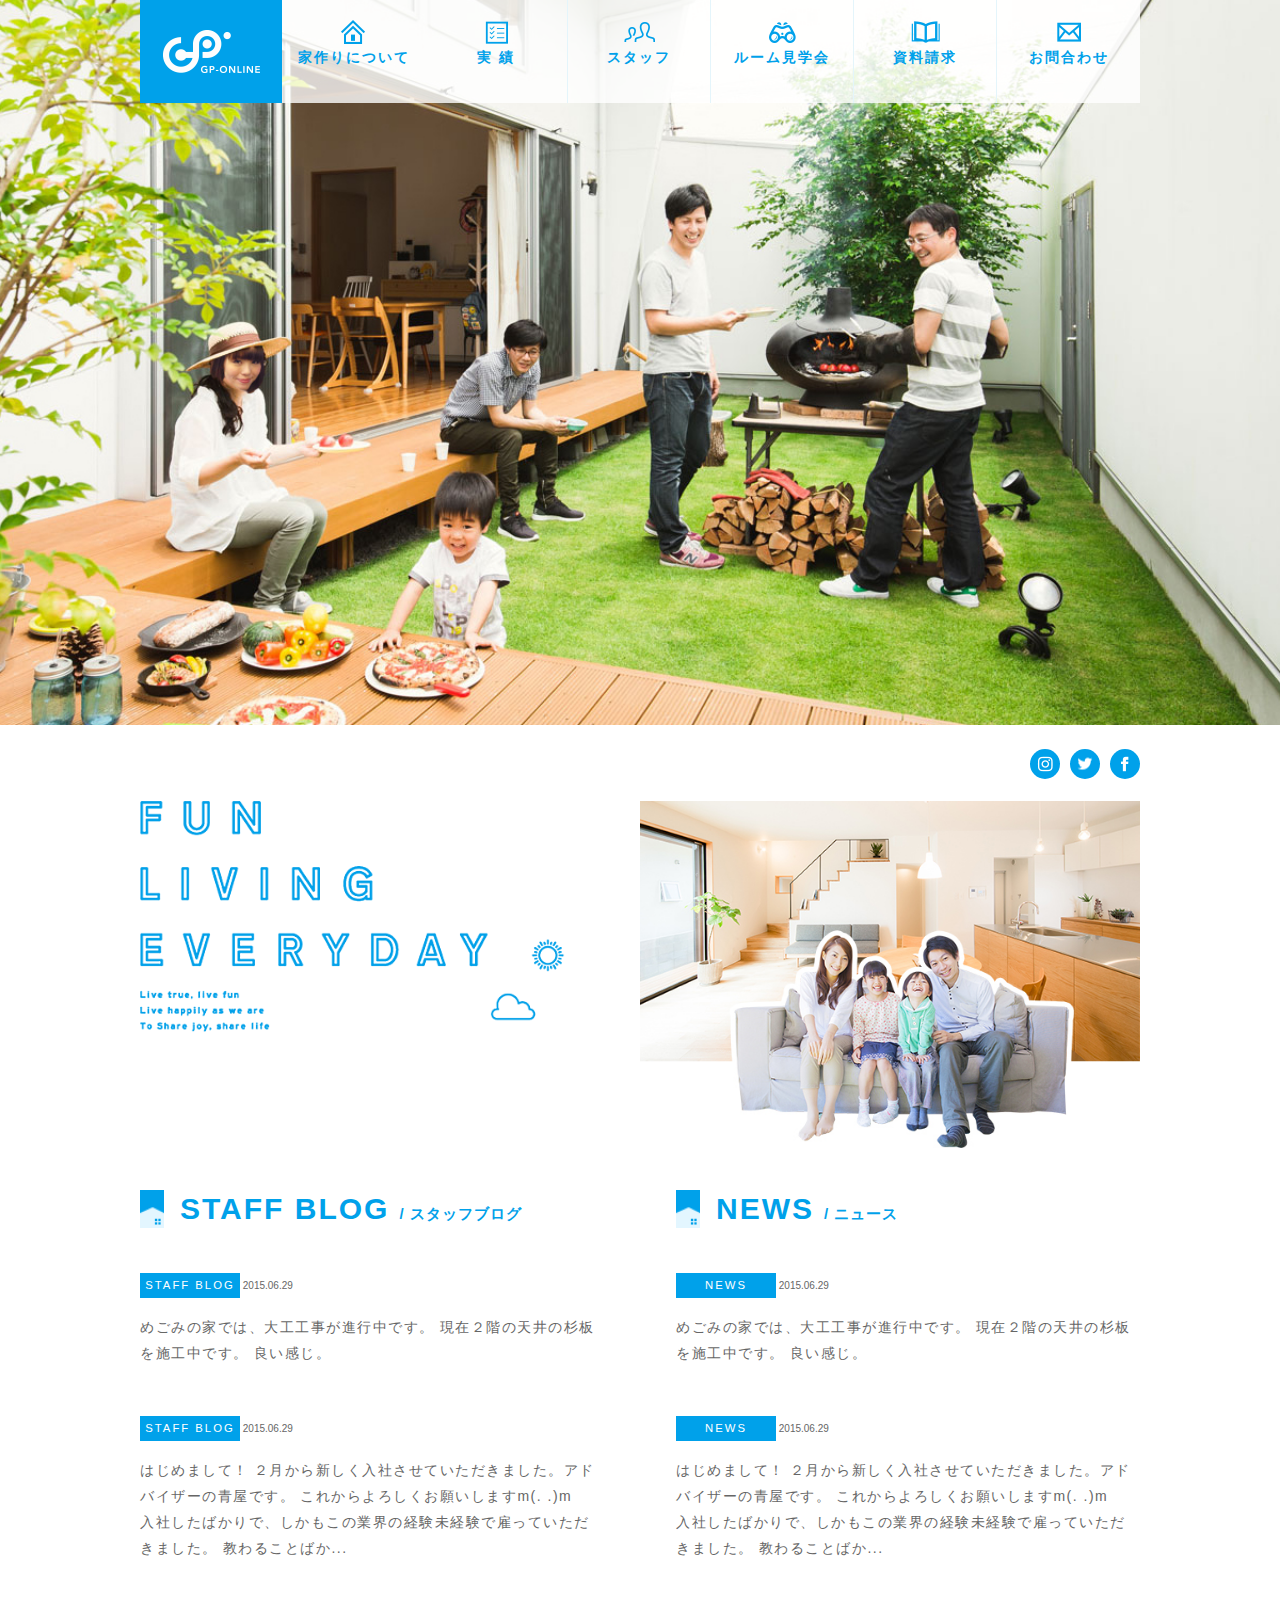
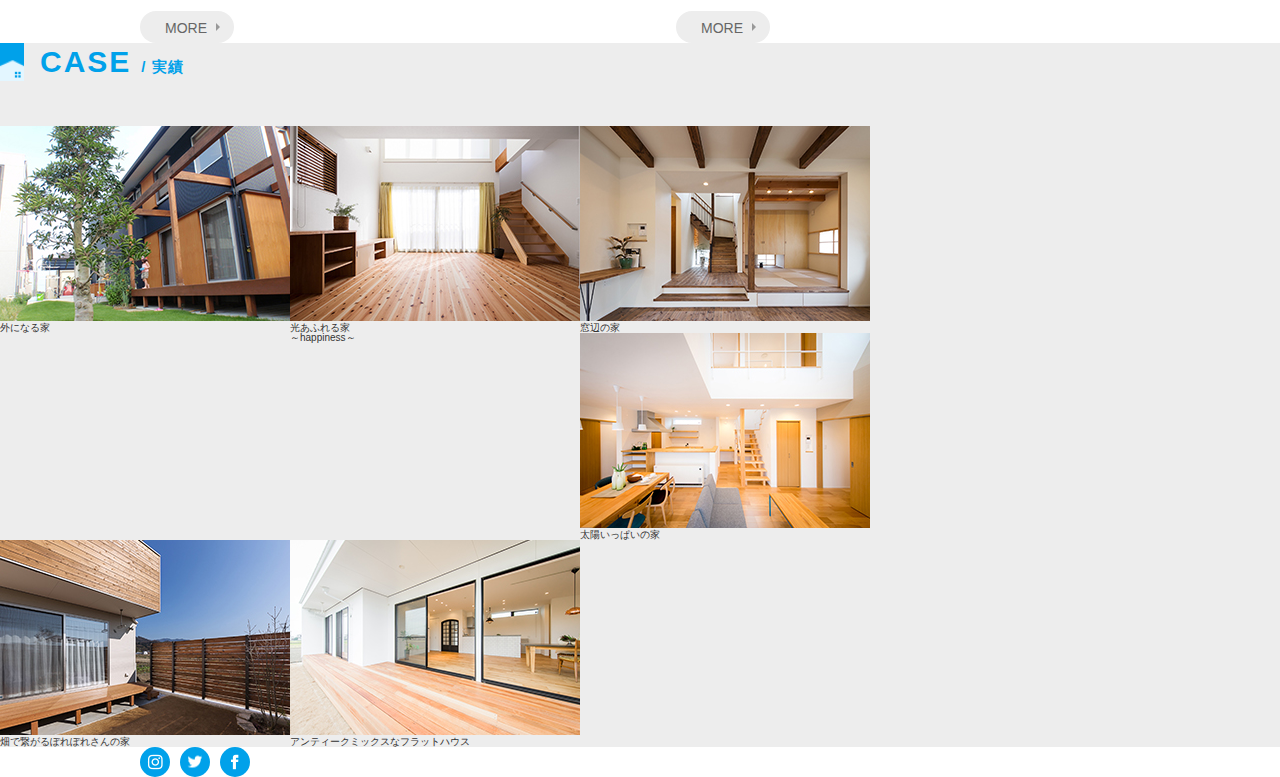
==== gp/demosite/html/index.html @ a4cd4d38 "first commit" ====
<!DOCTYPE HTML>
<html lang="ja-JP">
<head prefix="og: http://ogp.me/ns# fb: http://ogp.me/ns/fb# article: http://ogp.me/ns/article#">
<meta charset="UTF-8">
<meta name="viewport" content="width=device-width,initial-scale=1.0,minimum-scale=1.0">
<meta name="format-detection" content="telephone=no">
<title>サイトタイトル</title>
<meta name="description" content="サイト説明文">
<meta name="keywords" content="サイトキーワード">
<!--css-->
<link rel="stylesheet" type="text/css" href="common/css/default.css">
<link rel="stylesheet" type="text/css" href="common/css/base_pc.css">
<link rel="stylesheet" type="text/css" href="common/css/base_sp.css">
<!--js-->

<!--ページ個別css-->
<link rel="stylesheet" type="text/css" href="css/top_pc.css">
<link rel="stylesheet" type="text/css" href="css/top_sp.css">
<!--ページ個別js-->

</head>
<body>
	<header class="header">
    	<nav class="nav clr">
        	<h1 class="logo">
	            <img src="img/logo.png" alt="logo" width="97" height="43">
            </h1>
			<ul class="navList clr">
				<li class="navItem">
					<a class="navItemLink" href="#">
						<div class="navItemContent house">
							<p>家作りについて</p>
						</div>
					</a>
				</li>
				<li class="navItem">
					<a class="navItemLink" href="#">
						<div class="navItemContent task">
							<p>実  績</p>
						</div>
					</a>
				</li>
				<li class="navItem">
					<a class="navItemLink" href="#">
						<div class="navItemContent staff">
							<p>スタッフ</p>
						</div>
					</a>
				</li>
				<li class="navItem">
					<a class="navItemLink" href="#">
						<div class="navItemContent tour">
							<p>ルーム見学会</p>
						</div>
					</a>
				</li>
				<li class="navItem">
					<a class="navItemLink" href="#">
						<div class="navItemContent book">
							<p>資料請求</p>
						</div>
					</a>
				</li>
				<li class="navItem">
					<a class="navItemLink" href="#">
						<div class="navItemContent contact">
							<p>お問合わせ</p>
						</div>
					</a>
				</li>
			</ul>
		</nav>
	</header>
    
	<div class="slide">
        <img class="slideImg" src="img/img_mv.jpg" alt="mv1">
    </div>
	
    <div class="social">
        <ul class="socialList">
            <li class="socialListItem">
                <a href="#">
                    <img src="img/icon_instagram.png" alt="instagram" width="16" height="16">
                </a>
            </li>
            <li class="socialListItem">
                <a href="#">
                    <img src="img/icon_twitter.png" alt="twitter" width="16" height="13">
                </a>
            </li>
            <li class="socialListItem">
                <a href="#">
                    <img src="img/icon_facebook.png" alt="facebook" width="8" height="16">
                </a>
            </li>
        </ul>
    </div>
    
    <div class="headingImg">
        <ul class="clr">
            <li>
                <img src="img/img_catch.png" alt="catch" width="600" height="277">
            </li>
            <li>
                <img src="img/img_pht01.jpg" alt="famiry" width="600" height="146">
            </li>
        </ul>
    </div>
    
    <div class="report">
        <div class="reportContent clr">
            <section class="reportContentList staff">
                <h2 class="reportHeading">STAFF BLOG<span>/ スタッフブログ</span></h2>
                <div class="reportItm">
                    <span>STAFF BLOG</span>
                    <time datetime="2015-06-29">2015.06.29</time>
                    <a href="#"><p>めごみの家では、大工工事が進行中です。   現在２階の天井の杉板を施工中です。   良い感じ。</p></a>
                </div>
                <div class="reportItm">
                    <span>STAFF BLOG</span>
                    <time datetime="2015-06-29">2015.06.29</time>
                    <a href="#"><p>はじめまして！   ２月から新しく入社させていただきました。アドバイザーの青屋です。   これからよろしくお願いしますm(. .)m</br>入社したばかりで、しかもこの業界の経験未経験で雇っていただきました。   教わることばか...</p></a>
                </div>
                <a href="#"><p class="btn">MORE</p></a>
            </section>
            <section class="reportContentList news">
                <h2 class="reportHeading">NEWS<span>/ ニュース</span></h2>
                <div class="reportItm">
                    <span>NEWS</span>
                    <time datetime="2015-06-29">2015.06.29</time>
                    <a href="#"><p>めごみの家では、大工工事が進行中です。   現在２階の天井の杉板を施工中です。   良い感じ。</p></a>
                </div>
                <div class="reportItm">
                    <span>NEWS</span>
                    <time datetime="2015-06-29">2015.06.29</time>
                    <a href="#"><p>はじめまして！   ２月から新しく入社させていただきました。アドバイザーの青屋です。   これからよろしくお願いしますm(. .)m</br>入社したばかりで、しかもこの業界の経験未経験で雇っていただきました。   教わることばか...</p></a>
                </div>
                <a href="#"><p class="btn">MORE</p></a>
            </section>
        </div>
    </div>
    
    <div class="case">
        <div class="caseWrapper">
            <h2 class="reportHeading">CASE<span>/ 実績</span></h2>
            <ul class="clr">
                <li>
                    <a href="#">
                        <div>
                            <img src="img/img_case01.jpg">
                            <p>外になる家</p>
                        </div>
                    </a>
                </li>
                <li>
                    <a href="#">
                        <div>
                            <img src="img/img_case02.jpg">
                            <p>
                                光あふれる家<br>
                                ～happiness～
                            </p>
                        </div>
                    </a>
                </li>
                <li>
                    <a href="#">
                        <div>
                            <img src="img/img_case03.jpg">
                            <p>窓辺の家</p>
                        </div>
                    </a>
                </li>
                <li>
                    <a href="#">
                        <div>
                            <img src="img/img_case04.jpg">
                            <p>太陽いっぱいの家</p>
                        </div>
                    </a>
                </li>
                <li> 
                    <a href="#">
                        <div>
                            <img src="img/img_case05.jpg">
                            <p>畑で繋がるぽれぽれさんの家</p>
                        </div>
                    </a>
                </li>
                <li>
                    <a href="#">
                        <div>
                            <img src="img/img_case06.jpg">
                            <p>アンティークミックスなフラットハウス</p>
                        </div>
                    </a>
                </li>
            </ul>
        </div>
    </div>
    
    
    <footer class="footer">
        <article class="social">
            <ul class="socialList">
                <li class="socialListItem">
                    <a href="#">
                        <img src="img/icon_instagram.png" alt="instagram" width="16" height="16">
                    </a>
                </li>
                <li class="socialListItem">
                    <a href="#">
                        <img src="img/icon_twitter.png" alt="twitter" width="16" height="13">
                    </a>
                </li>
                <li class="socialListItem">
                    <a href="#">
                        <img src="img/icon_facebook.png" alt="facebook" width="8" height="16">
                    </a>
                </li>
            </ul>
        </article>
    </footer>
</body>
</html>
---- gp/demosite/html/common/css/default.css ----
@charset "utf-8";

/* CSS初期化のスタイルを記載 */
html, body, div, span, applet, object, iframe, h1, h2, h3, h4, h5, h6, p, blockquote, pre, a, abbr, acronym, address, big, cite, code, del, dfn, em, font, img, ins, kbd, q, s, samp, small, strike, strong, sub, sup, tt, var, b, u, i, center, dl, dt, dd, ol, ul, li, fieldset, form, label, legend, table, caption, tbody, tfoot, thead, tr, th, td, section, article, aside, hgroup, header, footer, nav, dialog, figure, menu, video, audio, mark, time, canvas, details {
	margin: 0;
	padding: 0;
	border: 0;
	outline: 0;
	vertical-align: baseline;
	background: transparent;
	font-family:"メイリオ", Meiryo,"ヒラギノ角ゴ Pro W3","HIragino Kaku Gothic Pro W3","HIragino Kaku Gothic Pro",Osaka,"ＭＳ Ｐゴシック", "MS P Gothic",sans-serif;
}
section, article, aside, hgroup, header, footer, nav, dialog, figure, figcaption {
	display: block;
}
body {
	font-size: 62.5%;
	line-height: 1;
	-webkit-text-size-adjust: 100%;
}
ol, ul {
	list-style: none;
}
blockquote, q {
	quotes: none;
}
blockquote:before, blockquote:after, q:before, q:after {
	content: '';
	content: none;
}
:focus { /* remember to define focus styles! */
	outline: 0;
}
ins { /* remember to highlight inserts somehow! */
	text-decoration: none;
}
del {
	text-decoration: line-through;
}
table { /* markup tables with 'cellspacing="0"' */
	border-collapse: collapse;
	border-spacing: 0;
}
main p, main li, main dt, main dd, main th, main td {
	line-height: 1.6;
}

/* link */	
a:link {
	color:#333;
	text-decoration:none;
}
a:visited {
	color:#333;
	text-decoration:none;
}
a:hover {
	color:#333;
	text-decoration:none;
}
a:active {
	color:#666;
	text-decoration:none;
}

/* Clearfix */
.clr {
	/zoom : 1;
}
.clr:after {
	content : '';
	display : block;
	clear : both;
	height:0;
}

/* display:none */
.disnon {
	display: none;
}
---- gp/demosite/html/common/css/base_pc.css ----
@charset "utf-8";

@media screen and (min-width: 641px) {

html, body {
	width: 100%;
	height: 100%;
	background: #fff;
	color: #333;
}

.sp {
	display: none !important;
}

/* img alphaOver */
.alphaOver a:hover img {
	opacity:0.7;
	filter: alpha(opacity=70);
	-ms-filter: "alpha(opacity=70)";
	-moz-opacity:0.7;
	-khtml-opacity: 0.7;
}

*, *:before, *:after {
	-webkit-box-sizing: border-box;
	-moz-box-sizing: border-box;
	-ms-box-sizing: border-box;
	-o-box-sizing: border-box;
	box-sizing: border-box;
}

/* -----------------------------------------------------------------------------
	header
----------------------------------------------------------------------------- */
.header {
	background: #00a1ea;
	position: relative;
	width: 1000px;
	margin:0 auto;
}


/*nav
---------------------------------------------*/
.nav {
	position: absolute;
	top: 0;
	width: 1000px;
	height: auto;
	margin: 0 auto;
}

.logo {
	display: inline-block;
	position: relative;
	width: 142px;
	height: 103px;
	background: #00a1ea;
}

.logo img {
	position: absolute;
	top: 0;
	left: 0;
	right: 0;
	bottom: 0;
	margin: auto;
}
	
/* navList */
.navList {
	float: right;
	width: 858px;
}


/* navItem */
.navItem {
	float: left;
	width: 143px;
	height: 103px;
	text-align: center;
	background: rgba(255, 255, 255, 0.8);
	color: #00a1ea;
}

.navItem:not(:first-child):not(:last-child) {
	border-right: 1px solid #e4f5fb;
}

.navItem:hover {
	background: rgba(229, 247, 255, 0.8);
}

.navItem img {
	margin-bottom: 10px;
}

.navItem a {
	display: block;
	width: 100%;
	height: 100%;
}

.navItemContent p {
	padding-top: 50px;
	color: #00a1ea;
	font-size: 140%;
	font-weight: 700;
	letter-spacing: 2px;
}

.navItemContent.house p {
	background: url(../../img/icon_house.png) no-repeat center center;
}

.navItemContent.task p {
	background: url(../../img/icon_task.png) no-repeat center center;
}

.navItemContent.staff p {
	background: url(../../img/icon_staff.png) no-repeat center center;
}

.navItemContent.tour p {
	background: url(../../img/icon_tour.png) no-repeat center center;
}

.navItemContent.book p {
	background: url(../../img/icon_book.png) no-repeat center center;
}

.navItemContent.contact p {
	background: url(../../img/icon_email.png) no-repeat center center;
}





















}
---- gp/demosite/html/common/css/base_sp.css ----
@charset "utf-8";

@media screen and (max-width: 640px) {

html, body {
	width: 100%;
	height: 100%;
	background: #fff;
	color: #333;
}

.pc {
	display: none !important;
}

/* -----------------------------------------------------------------------------

	hearder
----------------------------------------------------------------------------- */
.hearder{
	background: #00a1ea;
}


/* nav
---------------------------------------------*/





/* slide
---------------------------------------------*/


/* 小項目 */



/* -----------------------------------------------------------------------------

	hearder
  
----------------------------------------------------------------------------- */


}
---- gp/demosite/html/css/top_pc.css ----
@charset "utf-8";

@media screen and (min-width: 641px) {

/* -----------------------------------------------------------------------------

	大項目
  
----------------------------------------------------------------------------- */


/* 中項目
---------------------------------------------*/



/* 小項目 */

/*slide
---------------------------------------------*/
.slide {
	width: 100vw;
	margin-bottom: 22px;
}

/* slideImg */
.slideImg {
	width: 100%;
	height: auto;
}


/*social
---------------------------------------------*/
.social {
	position: relative;
	width: 1000px;
	height: 30px;
	margin: 0 auto 22px;
}

/* socialList */
.socialList {
	position: absolute;
	right: 0;
	margin-bottom: 22px;
}

.footer .socialList {
	position: absolute;
	left: 0;
	margin-bottom: 30px;
}


/* socialListItem */
.socialListItem {
	float: left;
	position: relative;
	width: 30px;
	height: 30px;
	border-radius: 15px;
	-moz-border-radius:15px;
	-webkit-border-radius: 15px;
	background: #00a1ea;
}

.socialListItem a {
	display: block;
	width: 100%;
	height: 100%;
}

.socialListItem a img {
	position: absolute;
	top: 50%;
	left: 50%;
	transform: translateY(-50%) translateX(-50%);
	-webkit-transform: translateY(-50%) translateX(-50%);
}


.socialListItem:not(:first-child) {
	margin-left: 10px;
}

/*headingImg
---------------------------------------------*/
.headingImg {
	width: 1000px;
	margin: 0 auto;
}


.headingImg ul {
	width: 1000px;
	margin-bottom: 40px;
}

.headingImg ul li {
	float: left;
	width: 50%;
	height: auto;
}

.headingImg ul li img {
	width: 100%;
	height: auto;
}


/*report
---------------------------------------------*/
.report {
	position: relative;
	font-family: "メイリオ";
	margin: 0 auto;
}

/* reportContent */
.reportContent {
	width: 1000px;
	margin: 0 auto;
}

/* reportContentList */
.reportContentList {
	width: 464px;
	color: #00a1ea;
}
.reportContentList.staff {
	float: left;
}
.reportContentList.news {
	float: right;
}

/* reportHeading */
.reportHeading {
	display: inline-block;
	margin-bottom: 40px;
	padding-left: 40px;
	color: #00a1ea;
	font-size: 300%;
	line-height: 38px;
	letter-spacing: 2px;
	background-image: url("../img/icon_ttl.png");
	background-size: 24px 38px;
	background-repeat: no-repeat;
}
.reportHeading span {
	display: inline-block;
    font-size: 50%;
    margin-left: 10px;
    letter-spacing: 1px;
}

/* reportItm */
.reportItm {
	margin-bottom: 50px;
}
.reportItm span {
	display: inline-block;
	width: 100px;
	margin-bottom: 16px;
	font-size: 113%;
	text-align: center;
	line-height: 25px;
	letter-spacing: 2px;
	background: #00a1ea;
	color: #fff;
}
.reportItm time {
	color: #666;
}
.reportItm p {
	font-size: 140%;
	letter-spacing: 1.5px;
	line-height: 26px;
	color: #666;
}
.reportItm p:hover {
	text-decoration: underline;
}


/* btn */
.btn {
    display: inline-block;
    position: relative;
    width: 94px;
    height: 32px;
    padding: 0 25px;
    background: #ededed;
    font-size: 140%;
    line-height: 34px;
    border-radius: 25px;
    border-style: none;
    color: #666;

}
.btn::after {
	content: "";
    display: block;
    position: absolute;
    top: 0;
    right: 10px;
    bottom: 0;
    margin: auto;
    width: 0;
    height: 0;
    border-top: 4px solid transparent;
    border-left: 4px solid #999;
    border-right: 4px solid transparent;
    border-bottom: 4px solid transparent;
}
.btn:hover {
	background: #d6d6d6;
}

/*case
---------------------------------------------*/
.case {
	width: 100vw;
	background: #ededed;
}
.caseWrapper {
	margin: 0 auto;
}
.case ul {
	width: 1000px;
}

.case ul li {
	float: left;
	
}
}
---- gp/demosite/html/css/top_sp.css ----
@charset "utf-8";

@media screen and (max-width: 640px) {

/* -----------------------------------------------------------------------------

	大項目
  
----------------------------------------------------------------------------- */



/* 中項目
---------------------------------------------*/



/* 小項目 */



}
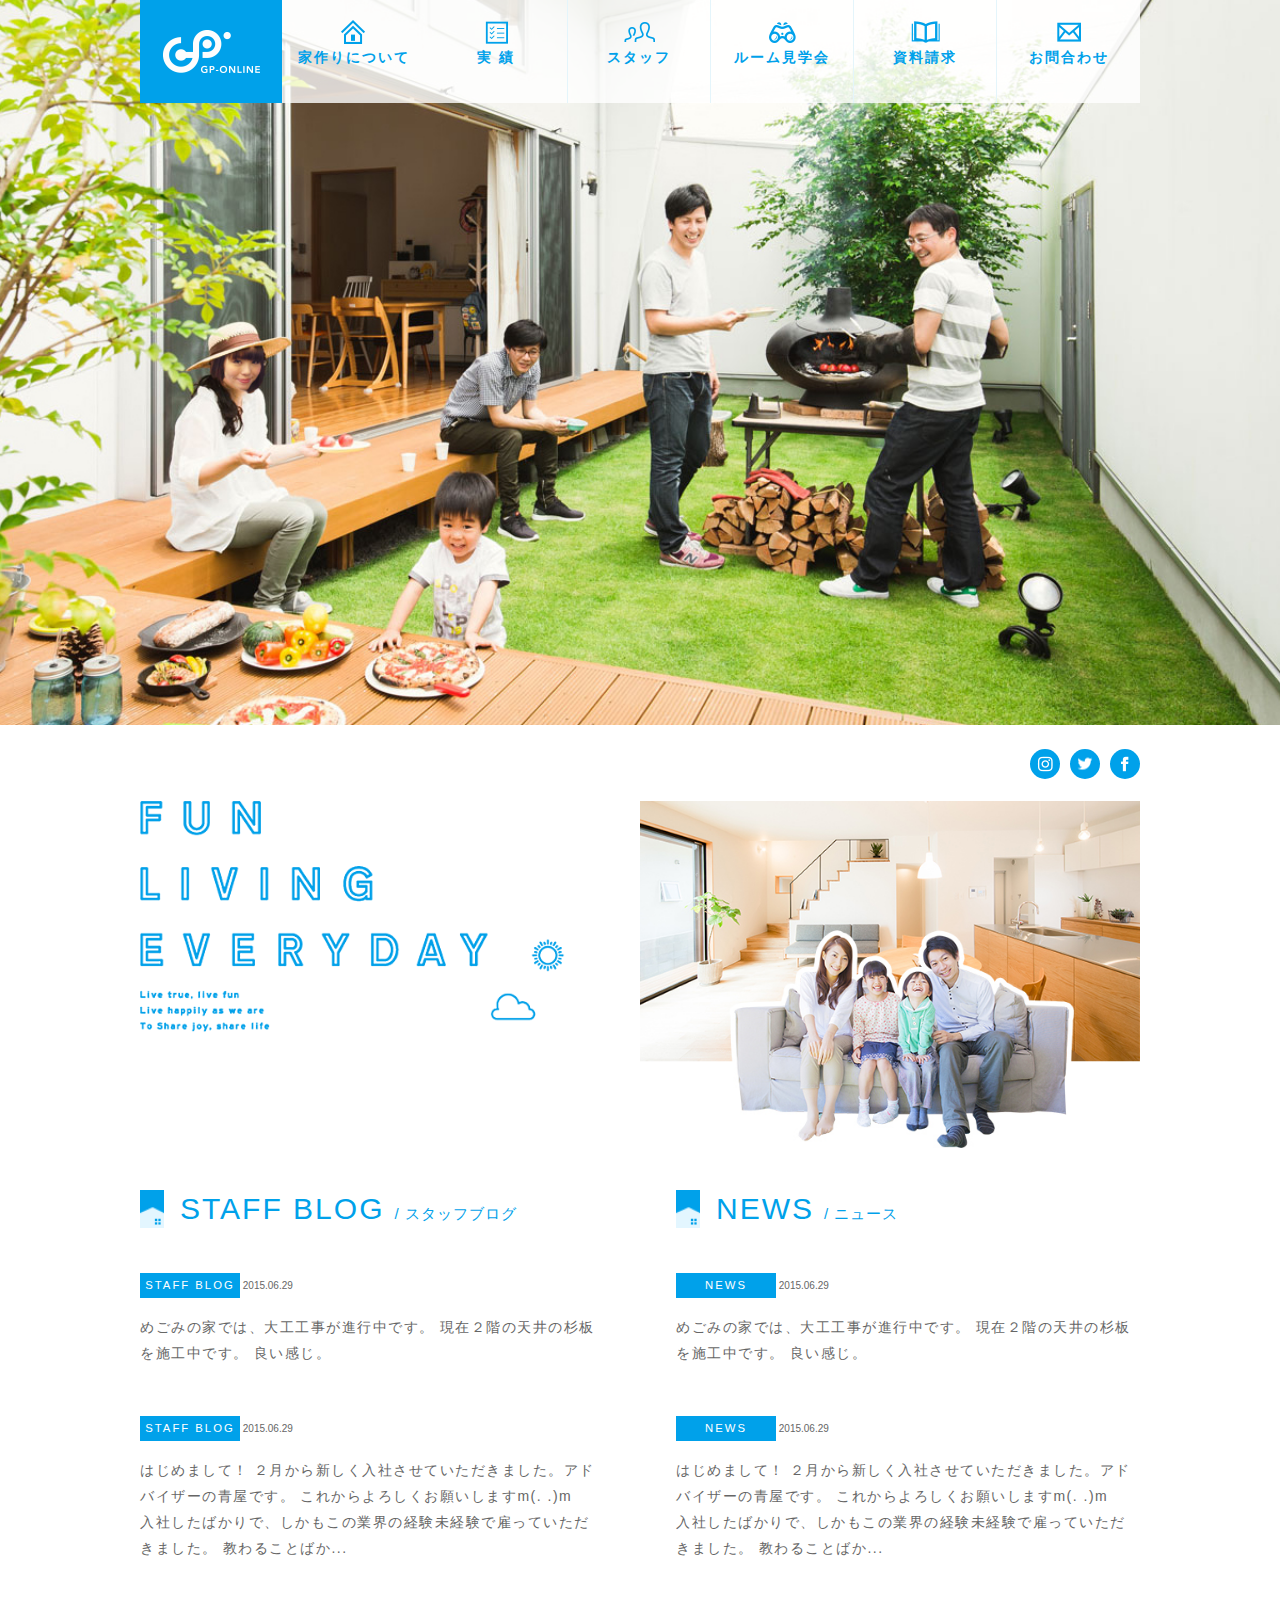
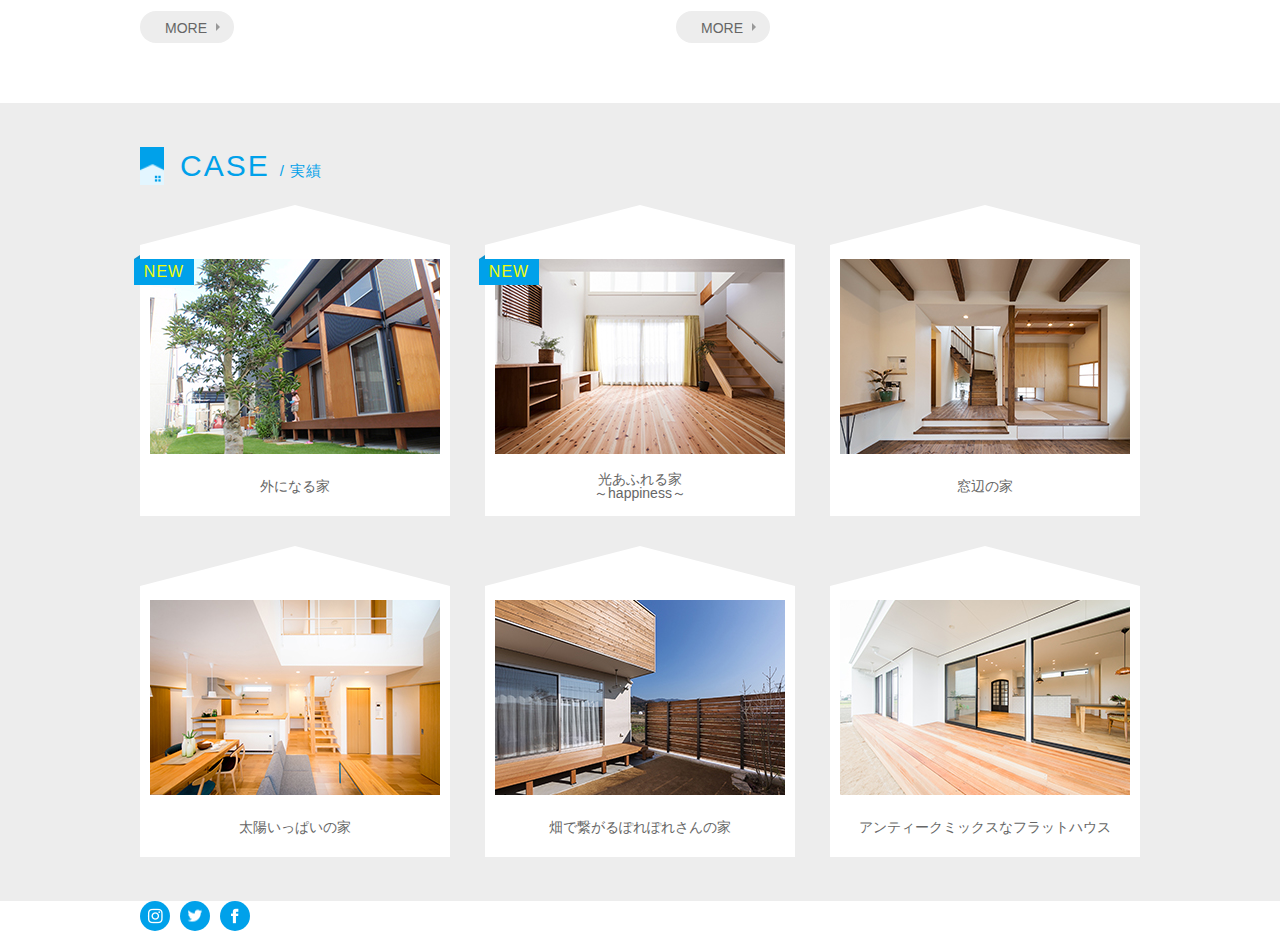
==== commit 7ab73e89: "edit" ====
--- a/gp/demosite/html/index.html
+++ b/gp/demosite/html/index.html
@@ -20,206 +20,217 @@
 
 </head>
 <body>
-	<header class="header">
-    	<nav class="nav clr">
-        	<h1 class="logo">
-	            <img src="img/logo.png" alt="logo" width="97" height="43">
-            </h1>
-			<ul class="navList clr">
-				<li class="navItem">
-					<a class="navItemLink" href="#">
-						<div class="navItemContent house">
-							<p>家作りについて</p>
-						</div>
-					</a>
-				</li>
-				<li class="navItem">
-					<a class="navItemLink" href="#">
-						<div class="navItemContent task">
-							<p>実  績</p>
-						</div>
-					</a>
-				</li>
-				<li class="navItem">
-					<a class="navItemLink" href="#">
-						<div class="navItemContent staff">
-							<p>スタッフ</p>
-						</div>
-					</a>
-				</li>
-				<li class="navItem">
-					<a class="navItemLink" href="#">
-						<div class="navItemContent tour">
-							<p>ルーム見学会</p>
-						</div>
-					</a>
-				</li>
-				<li class="navItem">
-					<a class="navItemLink" href="#">
-						<div class="navItemContent book">
-							<p>資料請求</p>
-						</div>
-					</a>
-				</li>
-				<li class="navItem">
-					<a class="navItemLink" href="#">
-						<div class="navItemContent contact">
-							<p>お問合わせ</p>
-						</div>
-					</a>
-				</li>
-			</ul>
-		</nav>
-	</header>
-    
-	<div class="slide">
-        <img class="slideImg" src="img/img_mv.jpg" alt="mv1">
+  <header class="header">
+    <nav class="nav clr">
+      <h1 class="logo">
+        <img src="img/logo.png" alt="logo" width="97" height="43">
+      </h1>
+      <ul class="navList clr">
+        <li class="navItem">
+          <a class="navItemLink" href="#">
+            <div class="navItemContent house">
+              <p>家作りについて</p>
+            </div>
+          </a>
+        </li>
+        <li class="navItem">
+          <a class="navItemLink" href="#">
+            <div class="navItemContent task">
+              <p>実  績</p>
+            </div>
+          </a>
+        </li>
+        <li class="navItem">
+          <a class="navItemLink" href="#">
+            <div class="navItemContent staff">
+              <p>スタッフ</p>
+            </div>
+          </a>
+        </li>
+        <li class="navItem">
+          <a class="navItemLink" href="#">
+            <div class="navItemContent tour">
+              <p>ルーム見学会</p>
+            </div>
+          </a>
+        </li>
+        <li class="navItem">
+          <a class="navItemLink" href="#">
+            <div class="navItemContent book">
+              <p>資料請求</p>
+            </div>
+          </a>
+        </li>
+        <li class="navItem">
+          <a class="navItemLink" href="#">
+            <div class="navItemContent contact">
+              <p>お問合わせ</p>
+            </div>
+          </a>
+        </li>
+      </ul>
+    </nav>
+  </header>
+
+  <div class="slide">
+    <img class="slideImg" src="img/img_mv.jpg" alt="mv1">
+  </div>
+
+  <div class="social">
+    <ul class="socialList">
+      <li class="socialListItem">
+        <a href="#">
+          <img src="img/icon_instagram.png" alt="instagram" width="16" height="16">
+        </a>
+      </li>
+      <li class="socialListItem">
+        <a href="#">
+          <img src="img/icon_twitter.png" alt="twitter" width="16" height="13">
+        </a>
+      </li>
+      <li class="socialListItem">
+        <a href="#">
+          <img src="img/icon_facebook.png" alt="facebook" width="8" height="16">
+        </a>
+      </li>
+    </ul>
+  </div>
+
+  <div class="headingImg">
+    <ul class="clr">
+      <li>
+        <img src="img/img_catch.png" alt="catch" width="600" height="277">
+      </li>
+      <li>
+        <img src="img/img_pht01.jpg" alt="famiry" width="600" height="146">
+      </li>
+    </ul>
+  </div>
+
+  <div class="report">
+    <div class="reportContent clr">
+      <section class="reportContentList staff">
+        <h2 class="reportHeading">STAFF BLOG<span>/ スタッフブログ</span></h2>
+        <div class="reportItm">
+          <span>STAFF BLOG</span>
+          <time datetime="2015-06-29">2015.06.29</time>
+          <a href="#"><p>めごみの家では、大工工事が進行中です。   現在２階の天井の杉板を施工中です。   良い感じ。</p></a>
+        </div>
+        <div class="reportItm">
+          <span>STAFF BLOG</span>
+          <time datetime="2015-06-29">2015.06.29</time>
+          <a href="#"><p>はじめまして！   ２月から新しく入社させていただきました。アドバイザーの青屋です。   これからよろしくお願いしますm(. .)m</br>入社したばかりで、しかもこの業界の経験未経験で雇っていただきました。   教わることばか...</p></a>
+        </div>
+        <a href="#"><p class="btn">MORE</p></a>
+      </section>
+      <section class="reportContentList news">
+        <h2 class="reportHeading">NEWS<span>/ ニュース</span></h2>
+        <div class="reportItm">
+          <span>NEWS</span>
+          <time datetime="2015-06-29">2015.06.29</time>
+          <a href="#"><p>めごみの家では、大工工事が進行中です。   現在２階の天井の杉板を施工中です。   良い感じ。</p></a>
+        </div>
+        <div class="reportItm">
+          <span>NEWS</span>
+          <time datetime="2015-06-29">2015.06.29</time>
+          <a href="#"><p>はじめまして！   ２月から新しく入社させていただきました。アドバイザーの青屋です。   これからよろしくお願いしますm(. .)m</br>入社したばかりで、しかもこの業界の経験未経験で雇っていただきました。   教わることばか...</p></a>
+        </div>
+        <a href="#"><p class="btn">MORE</p></a>
+      </section>
     </div>
-	
-    <div class="social">
-        <ul class="socialList">
-            <li class="socialListItem">
-                <a href="#">
-                    <img src="img/icon_instagram.png" alt="instagram" width="16" height="16">
-                </a>
-            </li>
-            <li class="socialListItem">
-                <a href="#">
-                    <img src="img/icon_twitter.png" alt="twitter" width="16" height="13">
-                </a>
-            </li>
-            <li class="socialListItem">
-                <a href="#">
-                    <img src="img/icon_facebook.png" alt="facebook" width="8" height="16">
-                </a>
-            </li>
-        </ul>
+  </div>
+
+  <div class="case">
+    <div class="case_wrapper">
+      <h2 class="reportHeading">CASE<span>/ 実績</span></h2>
+      <ul class="clr">
+        <li class="new">
+          <a class="case_link" href="#">
+            <div class="case_item">
+              <div class="case_img"><img src="img/img_case01.jpg"></div>
+              <p class="case_txt">
+                <span>外になる家</span>
+              </p>
+            </div>
+          </a>
+        </li>
+        <li class="new">
+          <a class="case_link" href="#">
+            <div class="case_item">
+              <div class="case_img"><img src="img/img_case02.jpg"></div>
+              <p class="case_txt">
+                <span>光あふれる家<br>
+                ～happiness～</span>
+              </p>
+          </div>
+        </a>
+        </li>
+        <li>
+          <a href="#">
+            <div class="case_item">
+              <img src="img/img_case03.jpg">
+            </div>
+              <p class="case_txt">
+                <span>窓辺の家</span>
+              </p>
+          </a>
+        </li>
+        <li>
+          <a href="#">
+            <div class="case_item">
+              <img src="img/img_case04.jpg">
+              <p class="case_txt">
+                <span>太陽いっぱいの家</span>
+              </p>
+            </div>
+          </a>
+        </li>
+        <li>
+          <a href="#">
+            <div class="case_item">
+              <img src="img/img_case05.jpg">
+              <p class="case_txt">
+                <span>畑で繋がるぽれぽれさんの家</span>
+              </p>
+            </div>
+          </a>
+        </li>
+        <li>
+          <a href="#">
+            <div class="case_item">
+              <img src="img/img_case06.jpg">
+              <p class="case_txt">
+                <span>アンティークミックスなフラットハウス</span>
+              </p>
+            </div>
+          </a>
+        </li>
+      </ul>
     </div>
-    
-    <div class="headingImg">
-        <ul class="clr">
-            <li>
-                <img src="img/img_catch.png" alt="catch" width="600" height="277">
-            </li>
-            <li>
-                <img src="img/img_pht01.jpg" alt="famiry" width="600" height="146">
-            </li>
-        </ul>
-    </div>
-    
-    <div class="report">
-        <div class="reportContent clr">
-            <section class="reportContentList staff">
-                <h2 class="reportHeading">STAFF BLOG<span>/ スタッフブログ</span></h2>
-                <div class="reportItm">
-                    <span>STAFF BLOG</span>
-                    <time datetime="2015-06-29">2015.06.29</time>
-                    <a href="#"><p>めごみの家では、大工工事が進行中です。   現在２階の天井の杉板を施工中です。   良い感じ。</p></a>
-                </div>
-                <div class="reportItm">
-                    <span>STAFF BLOG</span>
-                    <time datetime="2015-06-29">2015.06.29</time>
-                    <a href="#"><p>はじめまして！   ２月から新しく入社させていただきました。アドバイザーの青屋です。   これからよろしくお願いしますm(. .)m</br>入社したばかりで、しかもこの業界の経験未経験で雇っていただきました。   教わることばか...</p></a>
-                </div>
-                <a href="#"><p class="btn">MORE</p></a>
-            </section>
-            <section class="reportContentList news">
-                <h2 class="reportHeading">NEWS<span>/ ニュース</span></h2>
-                <div class="reportItm">
-                    <span>NEWS</span>
-                    <time datetime="2015-06-29">2015.06.29</time>
-                    <a href="#"><p>めごみの家では、大工工事が進行中です。   現在２階の天井の杉板を施工中です。   良い感じ。</p></a>
-                </div>
-                <div class="reportItm">
-                    <span>NEWS</span>
-                    <time datetime="2015-06-29">2015.06.29</time>
-                    <a href="#"><p>はじめまして！   ２月から新しく入社させていただきました。アドバイザーの青屋です。   これからよろしくお願いしますm(. .)m</br>入社したばかりで、しかもこの業界の経験未経験で雇っていただきました。   教わることばか...</p></a>
-                </div>
-                <a href="#"><p class="btn">MORE</p></a>
-            </section>
-        </div>
-    </div>
-    
-    <div class="case">
-        <div class="caseWrapper">
-            <h2 class="reportHeading">CASE<span>/ 実績</span></h2>
-            <ul class="clr">
-                <li>
-                    <a href="#">
-                        <div>
-                            <img src="img/img_case01.jpg">
-                            <p>外になる家</p>
-                        </div>
-                    </a>
-                </li>
-                <li>
-                    <a href="#">
-                        <div>
-                            <img src="img/img_case02.jpg">
-                            <p>
-                                光あふれる家<br>
-                                ～happiness～
-                            </p>
-                        </div>
-                    </a>
-                </li>
-                <li>
-                    <a href="#">
-                        <div>
-                            <img src="img/img_case03.jpg">
-                            <p>窓辺の家</p>
-                        </div>
-                    </a>
-                </li>
-                <li>
-                    <a href="#">
-                        <div>
-                            <img src="img/img_case04.jpg">
-                            <p>太陽いっぱいの家</p>
-                        </div>
-                    </a>
-                </li>
-                <li> 
-                    <a href="#">
-                        <div>
-                            <img src="img/img_case05.jpg">
-                            <p>畑で繋がるぽれぽれさんの家</p>
-                        </div>
-                    </a>
-                </li>
-                <li>
-                    <a href="#">
-                        <div>
-                            <img src="img/img_case06.jpg">
-                            <p>アンティークミックスなフラットハウス</p>
-                        </div>
-                    </a>
-                </li>
-            </ul>
-        </div>
-    </div>
-    
-    
-    <footer class="footer">
-        <article class="social">
-            <ul class="socialList">
-                <li class="socialListItem">
-                    <a href="#">
-                        <img src="img/icon_instagram.png" alt="instagram" width="16" height="16">
-                    </a>
-                </li>
-                <li class="socialListItem">
-                    <a href="#">
-                        <img src="img/icon_twitter.png" alt="twitter" width="16" height="13">
-                    </a>
-                </li>
-                <li class="socialListItem">
-                    <a href="#">
-                        <img src="img/icon_facebook.png" alt="facebook" width="8" height="16">
-                    </a>
-                </li>
-            </ul>
-        </article>
-    </footer>
+  </div>
+
+
+  <footer class="footer">
+    <article class="social">
+      <ul class="socialList">
+        <li class="socialListItem">
+          <a href="#">
+            <img src="img/icon_instagram.png" alt="instagram" width="16" height="16">
+          </a>
+        </li>
+        <li class="socialListItem">
+          <a href="#">
+            <img src="img/icon_twitter.png" alt="twitter" width="16" height="13">
+          </a>
+        </li>
+        <li class="socialListItem">
+          <a href="#">
+            <img src="img/icon_facebook.png" alt="facebook" width="8" height="16">
+
+          </a>
+        </li>
+      </ul>
+    </article>
+  </footer>
 </body>
 </html>--- a/gp/demosite/html/css/top_pc.css
+++ b/gp/demosite/html/css/top_pc.css
@@ -4,235 +4,334 @@
 
 /* -----------------------------------------------------------------------------
 
-	大項目
-  
+大項目
+
 ----------------------------------------------------------------------------- */
 
-
 /* 中項目
 ---------------------------------------------*/
 
-
-
 /* 小項目 */
 
 /*slide
 ---------------------------------------------*/
 .slide {
-	width: 100vw;
-	margin-bottom: 22px;
+  width: 100vw;
+  margin-bottom: 22px;
 }
 
 /* slideImg */
 .slideImg {
-	width: 100%;
-	height: auto;
+  width: 100%;
+  height: auto;
 }
 
 
 /*social
 ---------------------------------------------*/
 .social {
-	position: relative;
-	width: 1000px;
-	height: 30px;
-	margin: 0 auto 22px;
+  position: relative;
+  width: 1000px;
+  height: 30px;
+  margin: 0 auto 22px;
 }
 
 /* socialList */
 .socialList {
-	position: absolute;
-	right: 0;
-	margin-bottom: 22px;
+  position: absolute;
+  right: 0;
+  margin-bottom: 22px;
 }
 
 .footer .socialList {
-	position: absolute;
-	left: 0;
-	margin-bottom: 30px;
+  position: absolute;
+  left: 0;
+  margin-bottom: 30px;
 }
 
 
 /* socialListItem */
 .socialListItem {
-	float: left;
-	position: relative;
-	width: 30px;
-	height: 30px;
-	border-radius: 15px;
-	-moz-border-radius:15px;
-	-webkit-border-radius: 15px;
-	background: #00a1ea;
+  float: left;
+  position: relative;
+  width: 30px;
+  height: 30px;
+  border-radius: 15px;
+  -moz-border-radius:15px;
+  -webkit-border-radius: 15px;
+  background: #00a1ea;
 }
 
 .socialListItem a {
-	display: block;
-	width: 100%;
-	height: 100%;
+  display: block;
+  width: 100%;
+  height: 100%;
 }
 
 .socialListItem a img {
-	position: absolute;
-	top: 50%;
-	left: 50%;
-	transform: translateY(-50%) translateX(-50%);
-	-webkit-transform: translateY(-50%) translateX(-50%);
-}
-
+  position: absolute;
+  top: 50%;
+  left: 50%;
+  transform: translateY(-50%) translateX(-50%);
+  -webkit-transform: translateY(-50%) translateX(-50%);
+}
 
 .socialListItem:not(:first-child) {
-	margin-left: 10px;
+  margin-left: 10px;
 }
 
 /*headingImg
 ---------------------------------------------*/
 .headingImg {
-	width: 1000px;
-	margin: 0 auto;
-}
-
+  width: 1000px;
+  margin: 0 auto;
+}
 
 .headingImg ul {
-	width: 1000px;
-	margin-bottom: 40px;
+  width: 1000px;
+  margin-bottom: 40px;
 }
 
 .headingImg ul li {
-	float: left;
-	width: 50%;
-	height: auto;
+  float: left;
+  width: 50%;
+  height: auto;
 }
 
 .headingImg ul li img {
-	width: 100%;
-	height: auto;
+  width: 100%;
+  height: auto;
 }
 
 
 /*report
 ---------------------------------------------*/
 .report {
-	position: relative;
-	font-family: "メイリオ";
-	margin: 0 auto;
+  position: relative;
+  font-family: "メイリオ";
+  margin: 0 auto;
 }
 
 /* reportContent */
 .reportContent {
-	width: 1000px;
-	margin: 0 auto;
+  width: 1000px;
+  margin: 0 auto;
 }
 
 /* reportContentList */
 .reportContentList {
-	width: 464px;
-	color: #00a1ea;
+  width: 464px;
+  margin: 0 0 60px;
+  color: #00a1ea;
 }
 .reportContentList.staff {
-	float: left;
+  float: left;
 }
 .reportContentList.news {
-	float: right;
+  float: right;
 }
 
 /* reportHeading */
 .reportHeading {
-	display: inline-block;
-	margin-bottom: 40px;
-	padding-left: 40px;
-	color: #00a1ea;
-	font-size: 300%;
-	line-height: 38px;
-	letter-spacing: 2px;
-	background-image: url("../img/icon_ttl.png");
-	background-size: 24px 38px;
-	background-repeat: no-repeat;
-}
+  display: inline-block;
+  margin-bottom: 40px;
+  padding-left: 40px;
+  color: #00a1ea;
+  font-size: 300%;
+  font-weight: normal;
+  line-height: 38px;
+  letter-spacing: 2px;
+  background-image: url("../img/icon_ttl.png");
+  background-size: 24px 38px;
+  background-repeat: no-repeat;
+}
+
+.case .reportHeading {
+  margin-bottom: 55px;
+}
+
 .reportHeading span {
-	display: inline-block;
-    font-size: 50%;
-    margin-left: 10px;
-    letter-spacing: 1px;
+  display: inline-block;
+  font-size: 50%;
+  margin-left: 10px;
+  letter-spacing: 1px;
 }
 
 /* reportItm */
 .reportItm {
-	margin-bottom: 50px;
+  margin-bottom: 50px;
 }
 .reportItm span {
-	display: inline-block;
-	width: 100px;
-	margin-bottom: 16px;
-	font-size: 113%;
-	text-align: center;
-	line-height: 25px;
-	letter-spacing: 2px;
-	background: #00a1ea;
-	color: #fff;
+  display: inline-block;
+  width: 100px;
+  margin-bottom: 16px;
+  font-size: 113%;
+  text-align: center;
+  line-height: 25px;
+  letter-spacing: 2px;
+  background: #00a1ea;
+  color: #fff;
 }
 .reportItm time {
-	color: #666;
+  color: #666;
 }
 .reportItm p {
-	font-size: 140%;
-	letter-spacing: 1.5px;
-	line-height: 26px;
-	color: #666;
+  font-size: 140%;
+  letter-spacing: 1.5px;
+  line-height: 26px;
+  color: #666;
 }
 .reportItm p:hover {
-	text-decoration: underline;
+  text-decoration: underline;
 }
 
 
 /* btn */
 .btn {
-    display: inline-block;
-    position: relative;
-    width: 94px;
-    height: 32px;
-    padding: 0 25px;
-    background: #ededed;
-    font-size: 140%;
-    line-height: 34px;
-    border-radius: 25px;
-    border-style: none;
-    color: #666;
+  display: inline-block;
+  position: relative;
+  width: 94px;
+  height: 32px;
+  padding: 0 25px;
+  background: #ededed;
+  font-size: 140%;
+  line-height: 34px;
+  border-radius: 25px;
+  border-style: none;
+  color: #666;
 
 }
 .btn::after {
-	content: "";
-    display: block;
-    position: absolute;
-    top: 0;
-    right: 10px;
-    bottom: 0;
-    margin: auto;
-    width: 0;
-    height: 0;
-    border-top: 4px solid transparent;
-    border-left: 4px solid #999;
-    border-right: 4px solid transparent;
-    border-bottom: 4px solid transparent;
+  content: "";
+  display: block;
+  position: absolute;
+  top: 0;
+  right: 10px;
+  bottom: 0;
+  margin: auto;
+  width: 0;
+  height: 0;
+  border-top: 4px solid transparent;
+  border-left: 4px solid #999;
+  border-right: 4px solid transparent;
+  border-bottom: 4px solid transparent;
 }
 .btn:hover {
-	background: #d6d6d6;
+  background: #d6d6d6;
 }
 
 /*case
 ---------------------------------------------*/
 .case {
-	width: 100vw;
-	background: #ededed;
-}
-.caseWrapper {
-	margin: 0 auto;
+  position: relative;
+  width: 100vw;
+  background: #ededed;
+  padding: 44px 0;
+}
+.case_wrapper {
+  position: relative;
+  top: 0;
+  bottom: 0;
+  width: 1000px;
+  margin: 0 auto;
 }
 .case ul {
-	width: 1000px;
-}
-
-.case ul li {
-	float: left;
-	
-}
-}+  width: 1000px;
+}
+
+.case li {
+  position: relative;
+  float: left;
+  width: 310px;
+  background: #fff;
+}
+
+.case li:not(:nth-child(3n)) {
+  margin-right: 35px;
+}
+
+.case li:not(:nth-last-child(-n+3)) {
+  margin-bottom: 70px;
+}
+
+.new::before {
+  content: '';
+  position: absolute;
+  top: 4px;
+  left: -6px;
+  width: 0;
+  height: 0;
+  border-top: 6px solid transparent;
+  border-left: 6px solid transparent;
+  border-right: 0 solid transparent;
+  border-bottom: 4px solid #0e92cd;
+}
+
+.new::after {
+  content: 'NEW';
+  display: block;
+  position: absolute;
+  top: 14px;
+  left: -6px;
+  width: 60px;
+  height: 26px;
+  font-size: 16px;
+  line-height: 26px;
+  letter-spacing: 1px;
+  text-align: center;
+  color: #f0fc0a;
+  background: #00a1ea;
+}
+.case_link {
+  display: block;
+}
+
+.case_item {
+  display: inline-block;
+  padding: 14px 10px 0;
+}
+
+.case_item::before {
+  content: '';
+  display: block;
+  position: absolute;
+  top: -40px;
+  left: 0px;
+  right: 0;
+  width: 0;
+  height: 0;
+  border-top: 0px solid transparent;
+  border-left: 155px solid transparent;
+  border-right: 155px solid transparent;
+  border-bottom: 40px solid #fff;
+}
+
+.case_img {
+  position: relative;
+}
+.case_img::before {
+  display: block;
+  position: absolute;
+  top: 0;
+  right: 0;
+  bottom: 0;
+  left: 0;
+  content: "";
+}
+.case_link:hover .case_img:before { border: 4px solid #00a1ea; }
+
+.case_txt {
+  display: table;
+  width: 100%;
+  height: 60px;
+  font-size: 14px;
+  color: #666;
+}
+
+.case_txt span {
+  display: table-cell;
+  height: 60px;
+  text-align: center;
+  vertical-align: middle;
+}
+
